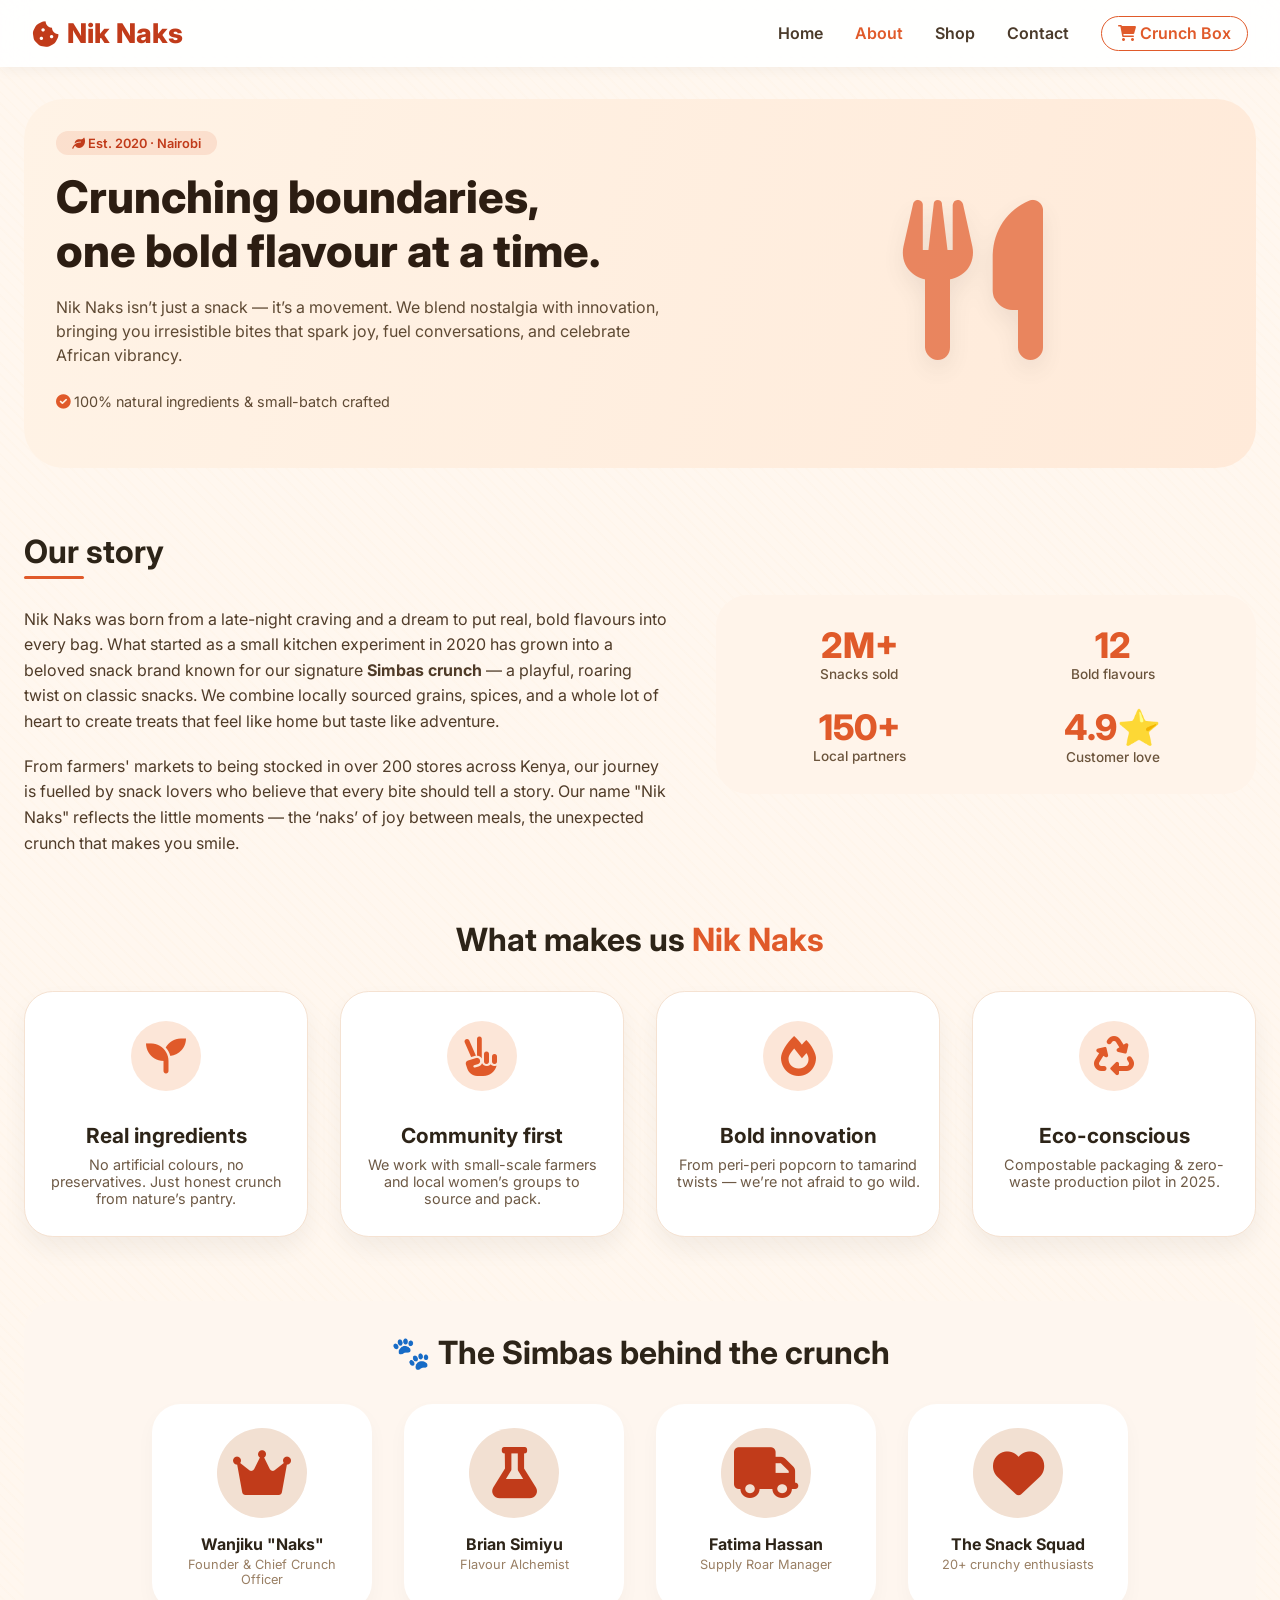
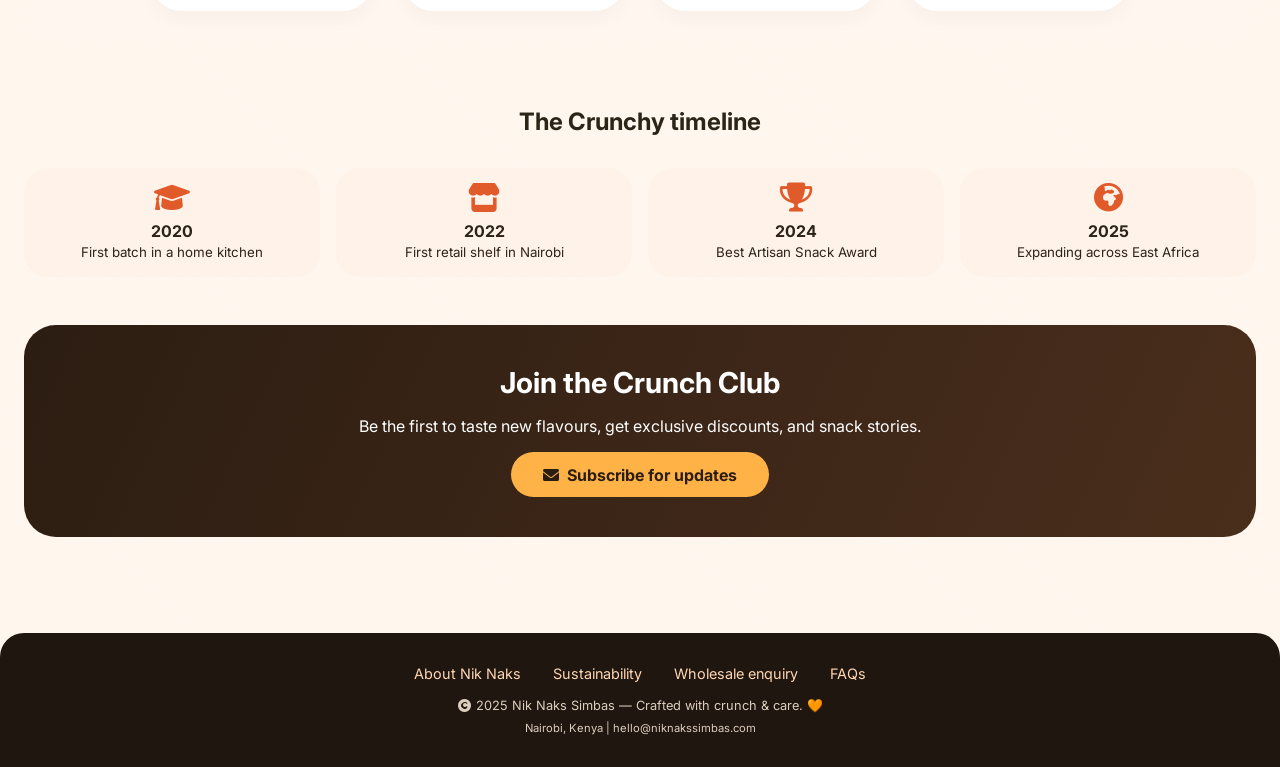
==== about.html @ 421dc089 "add style.css and link to all HTML pages" ====
<!DOCTYPE html>
<html lang="en">
<head>
    <meta charset="UTF-8">
    <meta name="viewport" content="width=device-width, initial-scale=1.0, viewport-fit=cover">
    <title>Nik Naks | About Us – Crunchy Stories & Bold Flavours</title>
    <!-- Google Fonts + Font Awesome 6 -->
     <link rel="stylesheet" href="style.css">
<link rel="stylesheet" href="https://cdnjs.cloudflare.com/ajax/libs/font-awesome/6.0.0-beta3/css/all.min.css">
<link href="https://fonts.googleapis.com/css2?family=Inter:wght@300;400;500;600;700;800&display=swap" rel="stylesheet">
    <link href="https://fonts.googleapis.com/css2?family=Inter:opsz,wght@14..32,300;14..32,400;14..32,500;14..32,600;14..32,700;14..32,800&display=swap" rel="stylesheet">
    <link rel="stylesheet" href="https://cdnjs.cloudflare.com/ajax/libs/font-awesome/6.0.0-beta3/css/all.min.css">
    <style>
        * {
            margin: 0;
            padding: 0;
            box-sizing: border-box;
        }

        body {
            font-family: 'Inter', sans-serif;
            background: #FFF7EF;
            background-image: repeating-linear-gradient(45deg, rgba(245, 180, 80, 0.02) 0px, rgba(245, 180, 80, 0.02) 2px, transparent 2px, transparent 8px);
            color: #2D2418;
        }

        /* header / navbar */
        .navbar {
            background: #FFFFFFE6;
            backdrop-filter: blur(12px);
            padding: 1rem 2rem;
            position: sticky;
            top: 0;
            z-index: 100;
            box-shadow: 0 2px 15px rgba(0,0,0,0.05);
            display: flex;
            flex-wrap: wrap;
            justify-content: space-between;
            align-items: center;
            gap: 1rem;
        }

        .logo a {
            font-size: 1.7rem;
            font-weight: 800;
            text-decoration: none;
            color: #C13B1A;
            display: flex;
            align-items: center;
            gap: 8px;
        }

        .nav-links {
            display: flex;
            gap: 2rem;
            align-items: center;
        }

        .nav-links a {
            text-decoration: none;
            font-weight: 600;
            color: #4A3A2A;
            transition: 0.2s;
        }

        .nav-links a:hover, .nav-links a.active {
            color: #E05A2A;
        }

        .btn-outline {
            border: 1.5px solid #E05A2A;
            padding: 0.4rem 1rem;
            border-radius: 2rem;
            background: transparent;
            color: #E05A2A;
        }

        .btn-outline:hover {
            background: #E05A2A;
            color: white;
        }

        /* main content */
        .container {
            max-width: 1280px;
            margin: 0 auto;
            padding: 2rem 1.5rem;
        }

        /* hero section */
        .hero-about {
            display: flex;
            flex-wrap: wrap;
            align-items: center;
            gap: 2.5rem;
            margin-bottom: 4rem;
            background: linear-gradient(105deg, #FFF3E6 0%, #FFEAD9 100%);
            border-radius: 2.5rem;
            padding: 2rem 2rem;
        }

        .hero-text {
            flex: 1;
        }

        .hero-text .badge {
            background: #E05A2A20;
            display: inline-block;
            padding: 0.3rem 1rem;
            border-radius: 40px;
            font-size: 0.8rem;
            font-weight: 600;
            color: #C13B1A;
            margin-bottom: 1rem;
        }

        .hero-text h1 {
            font-size: 2.8rem;
            font-weight: 800;
            line-height: 1.2;
            margin-bottom: 1rem;
            color: #2C1D12;
        }

        .hero-text p {
            font-size: 1rem;
            color: #5F4A34;
            line-height: 1.5;
            margin-bottom: 1.5rem;
        }

        .hero-image {
            flex: 0.8;
            text-align: center;
        }

        .hero-image i {
            font-size: 10rem;
            color: #E05A2A;
            opacity: 0.7;
            filter: drop-shadow(0 10px 12px rgba(0,0,0,0.1));
        }

        /* story section */
        .story-section {
            display: flex;
            flex-wrap: wrap;
            gap: 3rem;
            margin: 4rem 0;
            align-items: center;
        }

        .story-text {
            flex: 1.2;
        }

        .story-text h2 {
            font-size: 2rem;
            font-weight: 700;
            margin-bottom: 1rem;
            position: relative;
            display: inline-block;
        }

        .story-text h2:after {
            content: '';
            position: absolute;
            bottom: -8px;
            left: 0;
            width: 60px;
            height: 3px;
            background: #E05A2A;
            border-radius: 3px;
        }

        .story-text p {
            margin-top: 1.2rem;
            line-height: 1.6;
            color: #4F3B28;
        }

        .story-stats {
            flex: 0.9;
            background: #FFF4EA;
            border-radius: 2rem;
            padding: 1.8rem;
            display: grid;
            grid-template-columns: 1fr 1fr;
            gap: 1.5rem;
        }

        .stat-item {
            text-align: center;
        }

        .stat-number {
            font-size: 2.2rem;
            font-weight: 800;
            color: #E05A2A;
        }

        .stat-label {
            font-size: 0.85rem;
            font-weight: 500;
            color: #6B543C;
        }

        /* values grid */
        .values-section {
            margin: 4rem 0;
            text-align: center;
        }

        .values-section h2 {
            font-size: 2rem;
            font-weight: 700;
            margin-bottom: 2rem;
        }

        .values-grid {
            display: grid;
            grid-template-columns: repeat(auto-fit, minmax(230px, 1fr));
            gap: 2rem;
            margin-top: 1rem;
        }

        .value-card {
            background: white;
            padding: 1.8rem 1.2rem;
            border-radius: 1.8rem;
            box-shadow: 0 12px 25px rgba(0,0,0,0.05);
            transition: 0.25s ease;
            border: 1px solid #F5E2D2;
        }

        .value-card:hover {
            transform: translateY(-6px);
            box-shadow: 0 20px 30px rgba(193, 59, 26, 0.1);
            border-color: #FFD7C2;
        }

        .value-icon {
            font-size: 2.5rem;
            background: #FCE6D8;
            width: 70px;
            height: 70px;
            display: inline-flex;
            align-items: center;
            justify-content: center;
            border-radius: 60px;
            color: #E05A2A;
            margin-bottom: 1rem;
        }

        .value-card h3 {
            font-size: 1.3rem;
            margin: 1rem 0 0.5rem;
        }

        .value-card p {
            font-size: 0.9rem;
            color: #6E5A46;
        }

        /* team section */
        .team-section {
            margin: 4rem 0;
            background: #FEF6EF;
            border-radius: 2rem;
            padding: 2rem 1.8rem;
        }

        .team-section h2 {
            text-align: center;
            font-size: 2rem;
            font-weight: 700;
            margin-bottom: 2rem;
        }

        .team-grid {
            display: flex;
            flex-wrap: wrap;
            justify-content: center;
            gap: 2rem;
        }

        .team-member {
            background: white;
            border-radius: 1.8rem;
            padding: 1.5rem;
            text-align: center;
            width: 220px;
            box-shadow: 0 8px 20px rgba(0,0,0,0.03);
            transition: 0.2s;
        }

        .member-avatar {
            font-size: 3.2rem;
            background: #F2E0D2;
            width: 90px;
            height: 90px;
            display: flex;
            align-items: center;
            justify-content: center;
            border-radius: 50%;
            margin: 0 auto 1rem;
            color: #C13B1A;
        }

        .team-member h4 {
            font-weight: 700;
            margin-bottom: 0.2rem;
        }

        .team-member p {
            font-size: 0.8rem;
            color: #997F64;
        }

        /* cta banner */
        .cta-banner {
            background: linear-gradient(115deg, #2C1D12, #4A2E1C);
            border-radius: 2rem;
            padding: 2.5rem;
            text-align: center;
            color: white;
            margin: 3rem 0 2rem;
        }

        .cta-banner h3 {
            font-size: 1.8rem;
            font-weight: 700;
            margin-bottom: 1rem;
        }

        .cta-button {
            background: #FFB347;
            color: #2C1D12;
            padding: 0.8rem 2rem;
            border-radius: 3rem;
            text-decoration: none;
            font-weight: 700;
            display: inline-flex;
            align-items: center;
            gap: 8px;
            margin-top: 1rem;
            transition: 0.2s;
        }

        .cta-button:hover {
            background: #FFA01E;
            transform: scale(1.02);
        }

        /* footer */
        footer {
            background: #1F160F;
            color: #DBCEBD;
            padding: 2rem 1.5rem;
            text-align: center;
            margin-top: 2rem;
            border-radius: 1.5rem 1.5rem 0 0;
        }

        .footer-links {
            display: flex;
            justify-content: center;
            gap: 2rem;
            margin-bottom: 1rem;
            flex-wrap: wrap;
        }

        .footer-links a {
            color: #FFD6B3;
            text-decoration: none;
            font-size: 0.9rem;
        }

        @media (max-width: 780px) {
            .navbar {
                flex-direction: column;
            }
            .hero-about {
                flex-direction: column;
                text-align: center;
            }
            .hero-text h1 {
                font-size: 2rem;
            }
            .story-section {
                flex-direction: column;
            }
            .story-stats {
                width: 100%;
            }
        }
    </style>
</head>
<body>
    <nav class="navbar">
        <div class="logo">
            <a href="#"><i class="fas fa-cookie-bite"></i> Nik Naks</a>
        </div>
        <div class="nav-links">
             <a href="index.html">Home</a>
            <a href="about.html" class="active">About</a>
            <a href="product.html">Shop</a>
            <a href="contact.html">Contact</a>
            <a href="#" class="btn-outline"><i class="fas fa-cart-shopping"></i> Crunch Box</a>
        </div>
    </nav>

    <main class="container">
        <!-- Hero / brand intro -->
        <div class="hero-about">
            <div class="hero-text">
                <div class="badge"><i class="fas fa-leaf"></i> Est. 2020 · Nairobi</div>
                <h1>Crunching boundaries, <br>one bold flavour at a time.</h1>
                <p>Nik Naks isn’t just a snack — it’s a movement. We blend nostalgia with innovation, bringing you irresistible bites that spark joy, fuel conversations, and celebrate African vibrancy.</p>
                <p style="font-size:0.9rem"><i class="fas fa-check-circle" style="color:#E05A2A;"></i> 100% natural ingredients & small-batch crafted</p>
            </div>
            <div class="hero-image">
                <i class="fas fa-utensils"></i>
                <!-- playful snack icons -->
                <div style="margin-top: 0.5rem; font-size: 2rem;"></div>
            </div>
        </div>

        <!-- Our story + stats -->
        <div class="story-section">
            <div class="story-text">
                <h2>Our story</h2>
                <p>Nik Naks was born from a late-night craving and a dream to put real, bold flavours into every bag. What started as a small kitchen experiment in 2020 has grown into a beloved snack brand known for our signature <strong>Simbas crunch</strong> — a playful, roaring twist on classic snacks. We combine locally sourced grains, spices, and a whole lot of heart to create treats that feel like home but taste like adventure.</p>
                <p>From farmers' markets to being stocked in over 200 stores across Kenya, our journey is fuelled by snack lovers who believe that every bite should tell a story. Our name "Nik Naks" reflects the little moments — the ‘naks’ of joy between meals, the unexpected crunch that makes you smile.</p>
            </div>
            <div class="story-stats">
                <div class="stat-item">
                    <div class="stat-number">2M+</div>
                    <div class="stat-label">Snacks sold</div>
                </div>
                <div class="stat-item">
                    <div class="stat-number">12</div>
                    <div class="stat-label">Bold flavours</div>
                </div>
                <div class="stat-item">
                    <div class="stat-number">150+</div>
                    <div class="stat-label">Local partners</div>
                </div>
                <div class="stat-item">
                    <div class="stat-number">4.9⭐</div>
                    <div class="stat-label">Customer love</div>
                </div>
            </div>
        </div>

        <!-- Core Values -->
        <div class="values-section">
            <h2>What makes us <span style="color:#E05A2A;">Nik Naks</span></h2>
            <div class="values-grid">
                <div class="value-card">
                    <div class="value-icon"><i class="fas fa-seedling"></i></div>
                    <h3>Real ingredients</h3>
                    <p>No artificial colours, no preservatives. Just honest crunch from nature’s pantry.</p>
                </div>
                <div class="value-card">
                    <div class="value-icon"><i class="fas fa-hand-peace"></i></div>
                    <h3>Community first</h3>
                    <p>We work with small-scale farmers and local women’s groups to source and pack.</p>
                </div>
                <div class="value-card">
                    <div class="value-icon"><i class="fas fa-fire"></i></div>
                    <h3>Bold innovation</h3>
                    <p>From peri-peri popcorn to tamarind twists — we’re not afraid to go wild.</p>
                </div>
                <div class="value-card">
                    <div class="value-icon"><i class="fas fa-recycle"></i></div>
                    <h3>Eco-conscious</h3>
                    <p>Compostable packaging & zero-waste production pilot in 2025.</p>
                </div>
            </div>
        </div>

        <!-- Meet the Simbas team (playful leadership) -->
        <div class="team-section">
            <h2>🐾 The Simbas behind the crunch</h2>
            <div class="team-grid">
                <div class="team-member">
                    <div class="member-avatar"><i class="fas fa-crown"></i></div>
                    <h4>Wanjiku "Naks"</h4>
                    <p>Founder & Chief Crunch Officer</p>
                </div>
                <div class="team-member">
                    <div class="member-avatar"><i class="fas fa-flask"></i></div>
                    <h4>Brian Simiyu</h4>
                    <p>Flavour Alchemist</p>
                </div>
                <div class="team-member">
                    <div class="member-avatar"><i class="fas fa-truck"></i></div>
                    <h4>Fatima Hassan</h4>
                    <p>Supply Roar Manager</p>
                </div>
                <div class="team-member">
                    <div class="member-avatar"><i class="fas fa-heart"></i></div>
                    <h4>The Snack Squad</h4>
                    <p>20+ crunchy enthusiasts</p>
                </div>
            </div>
        </div>

        <!-- Milestones / timeline (simple) -->
        <div style="margin: 3rem 0;">
            <h2 style="text-align:center; margin-bottom:2rem;">The Crunchy timeline</h2>
            <div style="display: flex; flex-wrap: wrap; justify-content: space-between; gap: 1rem;">
                <div style="flex:1; min-width:160px; background:#FFF2E8; border-radius:1.5rem; padding:1rem; text-align:center;">
                    <i class="fas fa-mortar-board" style="font-size:1.8rem; color:#E05A2A;"></i>
                    <p style="font-weight:700; margin-top:8px;">2020</p>
                    <small>First batch in a home kitchen</small>
                </div>
                <div style="flex:1; min-width:160px; background:#FFF2E8; border-radius:1.5rem; padding:1rem; text-align:center;">
                    <i class="fas fa-store" style="font-size:1.8rem; color:#E05A2A;"></i>
                    <p style="font-weight:700; margin-top:8px;">2022</p>
                    <small>First retail shelf in Nairobi</small>
                </div>
                <div style="flex:1; min-width:160px; background:#FFF2E8; border-radius:1.5rem; padding:1rem; text-align:center;">
                    <i class="fas fa-trophy" style="font-size:1.8rem; color:#E05A2A;"></i>
                    <p style="font-weight:700; margin-top:8px;">2024</p>
                    <small>Best Artisan Snack Award</small>
                </div>
                <div style="flex:1; min-width:160px; background:#FFF2E8; border-radius:1.5rem; padding:1rem; text-align:center;">
                    <i class="fas fa-globe-africa" style="font-size:1.8rem; color:#E05A2A;"></i>
                    <p style="font-weight:700; margin-top:8px;">2025</p>
                    <small>Expanding across East Africa</small>
                </div>
            </div>
        </div>

        <!-- Call to action -->
        <div class="cta-banner">
            <h3>Join the Crunch Club </h3>
            <p>Be the first to taste new flavours, get exclusive discounts, and snack stories.</p>
            <a href="#" class="cta-button"><i class="fas fa-envelope"></i> Subscribe for updates</a>
        </div>
    </main>

    <footer>
        <div class="footer-links">
            <a href="#">About Nik Naks</a>
            <a href="#">Sustainability</a>
            <a href="#">Wholesale enquiry</a>
            <a href="#">FAQs</a>
        </div>
        <p style="font-size:0.8rem;"><i class="fas fa-copyright"></i> 2025 Nik Naks Simbas — Crafted with crunch & care. 🧡</p>
        <p style="font-size:0.7rem; margin-top:0.5rem;"> Nairobi, Kenya | hello@niknakssimbas.com</p>
    </footer>

    <!-- tiny script for interactive nav highlight (optional) -->
    <script>
        // just for demonstration — no backend, just makes active link nice
        const navLinks = document.querySelectorAll('.nav-links a');
        navLinks.forEach(link => {
            if(link.innerText.includes('About') || link.href.includes('#')) {
                link.classList.add('active');
            } else {
                link.classList.remove('active');
            }
        });
        // smooth scroll for CTA (optional)
        const ctaBtn = document.querySelector('.cta-button');
        if(ctaBtn) {
            ctaBtn.addEventListener('click', (e) => {
                e.preventDefault();
                alert("📬 Thanks for your interest! Our newsletter will launch soon – stay crunchy.");
            });
        }
    </script>
</body>
</html>
---- style.css ----
/
   Nik Naks Simbas - Global CSS

/* Reset & Base */
* {
    margin: 0;
    padding: 0;
    box-sizing: border-box;
}

body {
    font-family: 'Inter', sans-serif;
    background: #FFF7EF;
    background-image: repeating-linear-gradient(45deg, rgba(245, 180, 80, 0.02) 0px, rgba(245, 180, 80, 0.02) 2px, transparent 2px, transparent 8px);
    color: #2D2418;
    min-height: 100vh;
}

img {
    max-width: 100%;
    display: block;
}

a {
    text-decoration: none;
    color: inherit;
}

/* Container */
.container, .contact-wrapper, .enquiry-container {
    max-width: 1280px;
    margin: 0 auto;
    padding: 2rem 1.5rem;
}


.navbar {
    background: #FFFFFFE6;
    backdrop-filter: blur(12px);
    padding: 1rem 2rem;
    position: sticky;
    top: 0;
    z-index: 100;
    box-shadow: 0 2px 15px rgba(0,0,0,0.05);
    display: flex;
    flex-wrap: wrap;
    justify-content: space-between;
    align-items: center;
    gap: 1rem;
}

.logo a, .logo h2 {
    font-size: 1.7rem;
    font-weight: 800;
    color: blue;
    display: flex;
    align-items: center;
    gap: 8px;
}

.logo span {
    background: rgba(255,215,0,0.25);
    padding: 6px 12px;
    border-radius: 40px;
    font-size: 0.9rem;
    font-weight: 600;
}

.nav-links {
    display: flex;
    gap: 2rem;
    align-items: center;
}

.nav-links a {
    font-weight: 600;
    color: #4A3A2A;
    transition: 0.2s;
}

.nav-links a:hover, 
.nav-links a.active {
    color: #E05A2A;
}

.btn-outline {
    border: 1.5px solid #E05A2A;
    padding: 0.4rem 1rem;
    border-radius: 2rem;
    background: transparent;
    color: #E05A2A;
    transition: 0.2s;
}

.btn-outline:hover {
    background: #E05A2A;
    color: white;
}

/* ===========================
   Brand Bar - Contact Page
   =========================== */
.brand-bar {
    background: linear-gradient(115deg, #E05A2A 0%, #C13B1A 100%);
    padding: 1.4rem 2.5rem;
    display: flex;
    flex-wrap: wrap;
    justify-content: space-between;
    align-items: center;
    gap: 1rem;
}

.tagline-badge {
    background: rgba(255,255,240,0.2);
    backdrop-filter: blur(4px);
    padding: 8px 18px;
    border-radius: 60px;
    color: #FFF2DF;
    font-weight: 500;
    font-size: 0.85rem;
}

/* ===========================
   Hero Sections
   =========================== */
.hero-about {
    display: flex;
    flex-wrap: wrap;
    align-items: center;
    gap: 2.5rem;
    margin-bottom: 4rem;
    background: linear-gradient(105deg, #FFF3E6 0%, #FFEAD9 100%);
    border-radius: 2.5rem;
    padding: 2rem;
}

.hero-text {
    flex: 1;
}

.hero-text .badge {
    background: #E05A2A20;
    display: inline-block;
    padding: 0.3rem 1rem;
    border-radius: 40px;
    font-size: 0.8rem;
    font-weight: 600;
    color: #C13B1A;
    margin-bottom: 1rem;
}

.hero-text h1 {
    font-size: 2.8rem;
    font-weight: 800;
    line-height: 1.2;
    margin-bottom: 1rem;
    color: #2C1D12;
}

.hero-text p {
    font-size: 1rem;
    color: #5F4A34;
    line-height: 1.5;
    margin-bottom: 1.5rem;
}

.hero-image {
    flex: 0.8;
    text-align: center;
}

.hero-image i {
    font-size: 10rem;
    color: #E05A2A;
    opacity: 0.7;
    filter: drop-shadow(0 10px 12px rgba(0,0,0,0.1));
}

/* ===========================
   Story & Stats
   =========================== */
.story-section {
    display: flex;
    flex-wrap: wrap;
    gap: 3rem;
    margin: 4rem 0;
    align-items: center;
}

.story-text {
    flex: 1.2;
}

.story-text h2 {
    font-size: 2rem;
    font-weight: 700;
    margin-bottom: 1rem;
    position: relative;
    display: inline-block;
}

.story-text h2:after {
    content: '';
    position: absolute;
    bottom: -8px;
    left: 0;
    width: 60px;
    height: 3px;
    background: #E05A2A;
    border-radius: 3px;
}

.story-text p {
    margin-top: 1.2rem;
    line-height: 1.6;
    color: #4F3B28;
}

.story-stats {
    flex: 0.9;
    background: #FFF4EA;
    border-radius: 2rem;
    padding: 1.8rem;
    display: grid;
    grid-template-columns: 1fr 1fr;
    gap: 1.5rem;
}

.stat-item {
    text-align: center;
}

.stat-number {
    font-size: 2.2rem;
    font-weight: 800;
    color: #E05A2A;
}

.stat-label {
    font-size: 0.85rem;
    font-weight: 500;
    color: #6B543C;
}

/* ===========================
   Values Grid
   =========================== */
.values-section {
    margin: 4rem 0;
    text-align: center;
}

.values-section h2 {
    font-size: 2rem;
    font-weight: 700;
    margin-bottom: 2rem;
}

.values-grid {
    display: grid;
    grid-template-columns: repeat(auto-fit, minmax(230px, 1fr));
    gap: 2rem;
    margin-top: 1rem;
}

.value-card {
    background: white;
    padding: 1.8rem 1.2rem;
    border-radius: 1.8rem;
    box-shadow: 0 12px 25px rgba(0,0,0,0.05);
    transition: 0.25s ease;
    border: 1px solid #F5E2D2;
}

.value-card:hover {
    transform: translateY(-6px);
    box-shadow: 0 20px 30px rgba(193, 59, 26, 0.1);
    border-color: #FFD7C2;
}

.value-icon {
    font-size: 2.5rem;
    background: #FCE6D8;
    width: 70px;
    height: 70px;
    display: inline-flex;
    align-items: center;
    justify-content: center;
    border-radius: 60px;
    color: #E05A2A;
    margin-bottom: 1rem;
}

.value-card h3 {
    font-size: 1.3rem;
    margin: 1rem 0 0.5rem;
}

.value-card p {
    font-size: 0.9rem;
    color: #6E5A46;
}

/* ===========================
   Team Section
   =========================== */
.team-section {
    margin: 4rem 0;
    background: #FEF6EF;
    border-radius: 2rem;
    padding: 2rem 1.8rem;
}

.team-section h2 {
    text-align: center;
    font-size: 2rem;
    font-weight: 700;
    margin-bottom: 2rem;
}

.team-grid {
    display: flex;
    flex-wrap: wrap;
    justify-content: center;
    gap: 2rem;
}

.team-member {
    background: white;
    border-radius: 1.8rem;
    padding: 1.5rem;
    text-align: center;
    width: 220px;
    box-shadow: 0 8px 20px rgba(0,0,0,0.03);
    transition: 0.2s;
}

.member-avatar {
    font-size: 3.2rem;
    background: #F2E0D2;
    width: 90px;
    height: 90px;
    display: flex;
    align-items: center;
    justify-content: center;
    border-radius: 50%;
    margin: 0 auto 1rem;
    color: #C13B1A;
}

.team-member h4 {
    font-weight: 700;
    margin-bottom: 0.2rem;
}

.team-member p {
    font-size: 0.8rem;
    color: #997F64;
}

/* ===========================
   CTA Banner
   =========================== */
.cta-banner {
    background: linear-gradient(115deg, #2C1D12, #4A2E1C);
    border-radius: 2rem;
    padding: 2.5rem;
    text-align: center;
    color: white;
    margin: 3rem 0 2rem;
}

.cta-banner h3 {
    font-size: 1.8rem;
    font-weight: 700;
    margin-bottom: 1rem;
}

.cta-button {
    background: #FFB347;
    color: #2C1D12;
    padding: 0.8rem 2rem;
    border-radius: 3rem;
    font-weight: 700;
    display: inline-flex;
    align-items: center;
    gap: 8px;
    margin-top: 1rem;
    transition: 0.2s;
}

.cta-button:hover {
    background: #FFA01E;
    transform: scale(1.02);
}

/* ===========================
   Contact Page Layout
   =========================== */
.contact-grid {
    display: grid;
    grid-template-columns: 1fr 1.2fr;
    gap: 0;
    background: white;
    border-radius: 2rem;
    overflow: hidden;
    box-shadow: 0 30px 50px -20px rgba(0, 0, 0, 0.2);
}

.info-panel {
    background: #FFF9F2;
    padding: 2.2rem 2rem;
    border-right: 1px solid #f0e2d4;
}

.info-title {
    font-size: 1.6rem;
    font-weight: 800;
    color: #2c221a;
    margin-bottom: 1rem;
}

.info-desc {
    color: #5e4b38;
    line-height: 1.5;
    margin-bottom: 2rem;
    font-size: 0.95rem;
}

.detail-item {
    display: flex;
    align-items: center;
    gap: 14px;
    margin-bottom: 1.5rem;
}

.detail-icon {
    width: 44px;
    height: 44px;
    background: #FCE6D8;
    border-radius: 30px;
    display: flex;
    align-items: center;
    justify-content: center;
    color: #E05A2A;
    font-size: 1.2rem;
}

.detail-text h4 {
    font-size: 1rem;
    font-weight: 700;
    color: #2c221a;
}

.detail-text p {
    font-size: 0.9rem;
    color: #77634b;
    margin-top: 4px;
}

.social-links {
    display: flex;
    gap: 1rem;
    margin-top: 1.5rem;
}

.social-icon {
    background: #f1e4d8;
    width: 40px;
    height: 40px;
    border-radius: 40px;
    display: flex;
    align-items: center;
    justify-content: center;
    color: #C13B1A;
    font-size: 1.2rem;
    transition: all 0.2s;
}

.social-icon:hover {
    background: #E05A2A;
    color: white;
    transform: translateY(-3px);
}

.business-hours {
    margin-top: 2rem;
    background: #fff2e6;
    padding: 1rem 1.2rem;
    border-radius: 1.2rem;
}

.business-hours h4 i {
    margin-right: 6px;
    color: #E05A2A;
}

.hours-row {
    display: flex;
    justify-content: space-between;
    font-size: 0.85rem;
    margin-top: 8px;
    color: #4e3a28;
    font-weight: 500;
}

/* ===========================
   Forms - Contact & Enquiry
   =========================== */
.form-panel {
    padding: 2.2rem 2rem;
    background: white;
}

.form-header {
    margin-bottom: 1.6rem;
}

.form-header h3 {
    font-size: 1.6rem;
    font-weight: 700;
    color: #2c221a;
}

.form-header p {
    color: #7c6852;
    font-size: 0.85rem;
    margin-top: 6px;
}

.input-group, .input-field {
    margin-bottom: 1.2rem;
    display: flex;
    flex-direction: column;
}

.input-group label, .input-field label {
    font-weight: 600;
    font-size: 0.85rem;
    color: #3b2c1f;
    margin-bottom: 6px;
    display: flex;
    align-items: center;
    gap: 6px;
}

.required {
    color: #E05A2A;
    font-size: 0.7rem;
}

input, textarea, select {
    font-family: 'Inter', sans-serif;
    width: 100%;
    padding: 0.8rem 1rem;
    border: 1.5px solid #f0e0d2;
    border-radius: 1rem;
    background: #FEFCF8;
    font-size: 0.9rem;
    transition: 0.2s;
    outline: none;
    color: #2d2418;
}

input:focus, textarea:focus, select:focus {
    border-color: #E05A2A;
    box-shadow: 0 0 0 3px rgba(224, 90, 42, 0.15);
    background: white;
}

textarea {
    resize: vertical;
    min-height: 100px;
}

.btn-submit {
    background: linear-gradient(100deg, #E05A2A, #C13B1A);
    border: none;
    padding: 0.9rem 1.4rem;
    border-radius: 2rem;
    font-weight: 700;
    font-size: 0.95rem;
    color: white;
    display: inline-flex;
    align-items: center;
    justify-content: center;
    gap: 8px;
    width: 100%;
    cursor: pointer;
    transition: all 0.2s;
    box-shadow: 0 6px 14px rgba(193, 59, 26, 0.25);
}

.btn-submit:hover {
    background: linear-gradient(100deg, #c44c24, #a53215);
    transform: translateY(-2px);
    box-shadow: 0 12px 20px rgba(193, 59, 26, 0.3);
}

.btn-reset {
    background: #f2ece5;
    border: 1px solid #e2d4c8;
    padding: 0.8rem 1rem;
    border-radius: 2rem;
    font-weight: 600;
    font-size: 0.85rem;
    color: #5b4a38;
    display: inline-flex;
    align-items: center;
    justify-content: center;
    gap: 8px;
    width: 100%;
    cursor: pointer;
    margin-top: 0.8rem;
    transition: 0.2s;
}

.btn-reset:hover {
    background: #e7ddd2;
    border-color: #cfc0b2;
}

.note, .footnote {
    font-size: 0.7rem;
    text-align: center;
    margin-top: 1.2rem;
    color: #aa967f;
}

/* Two column form grid */
.two-col-grid {
    display: grid;
    grid-template-columns: 1fr 1fr;
    gap: 1.2rem;
}

.full-width {
    grid-column: span 2;
}

/* ===========================
   Footer
   =========================== */
footer {
    background: #1F160F;
    color: #DBCEBD;
    padding: 2rem 1.5rem;
    text-align: center;
    margin-top: 2rem;
    border-radius: 1.5rem 1.5rem 0 0;
}

.footer-links {
    display: flex;
    justify-content: center;
    gap: 2rem;
    margin-bottom: 1rem;
    flex-wrap: wrap;
}

.footer-links a {
    color: #FFD6B3;
    font-size: 0.9rem;
    transition: 0.2s;
}

.footer-links a:hover {
    color: #E05A2A;
}

/* ===========================
   Responsive
   =========================== */
@media (max-width: 860px) {
    .contact-grid {
        grid-template-columns: 1fr;
    }
    .info-panel {
        border-right: none;
        border-bottom: 1px solid #f0e2d4;
    }
    .brand-bar {
        flex-direction: column;
        text-align: center;
    }
}

@media (max-width: 780px) {
    .navbar {
        flex-direction: column;
    }
    .hero-about, .story-section {
        flex-direction: column;
        text-align: center;
    }
    .hero-text h1 {
        font-size: 2rem;
    }
    .story-stats {
        width: 100%;
    }
    .two-col-grid {
        grid-template-columns: 1fr;
    }
    .full-width {
        grid-column: span 1;
    }
}

@media (max-width: 480px) {
    .contact-wrapper, .enquiry-container {
        border-radius: 1.5rem;
    }
    .info-panel, .form-panel, .form-panel {
        padding: 1.5rem;
    }
}
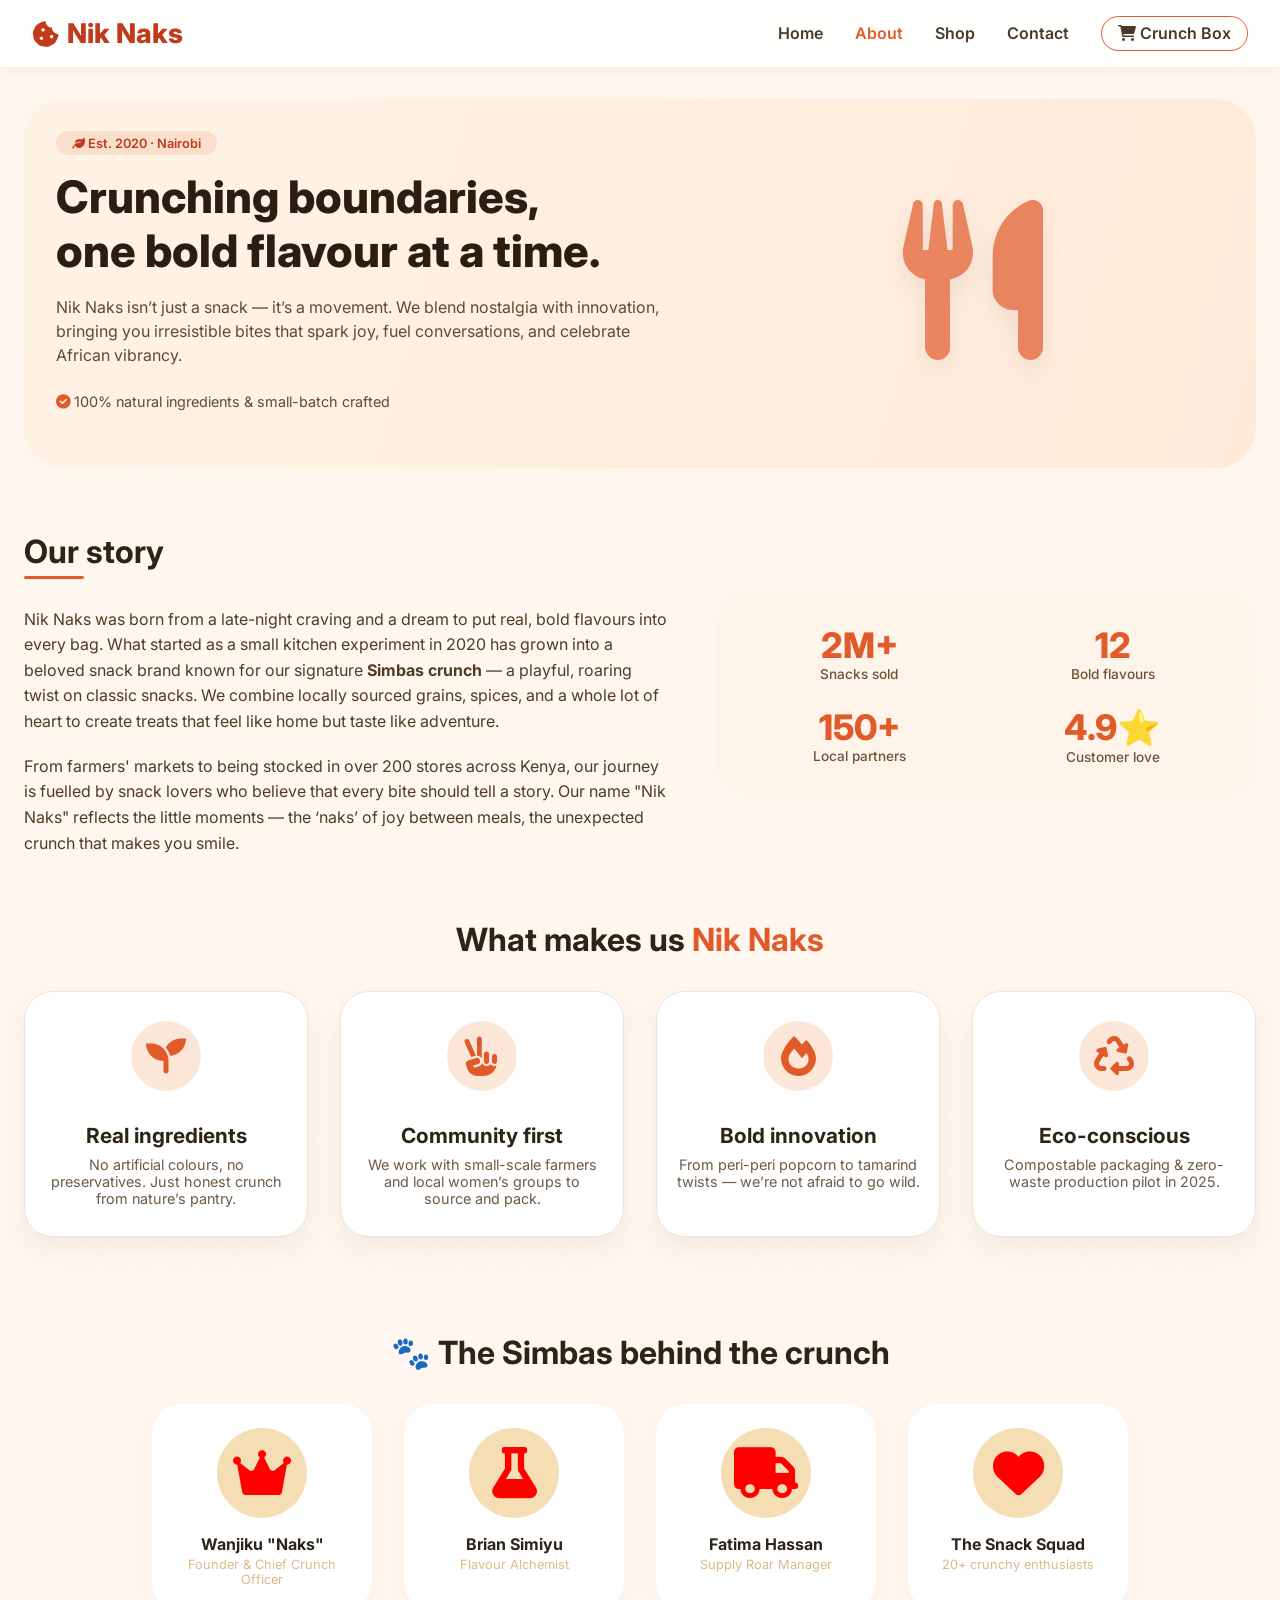
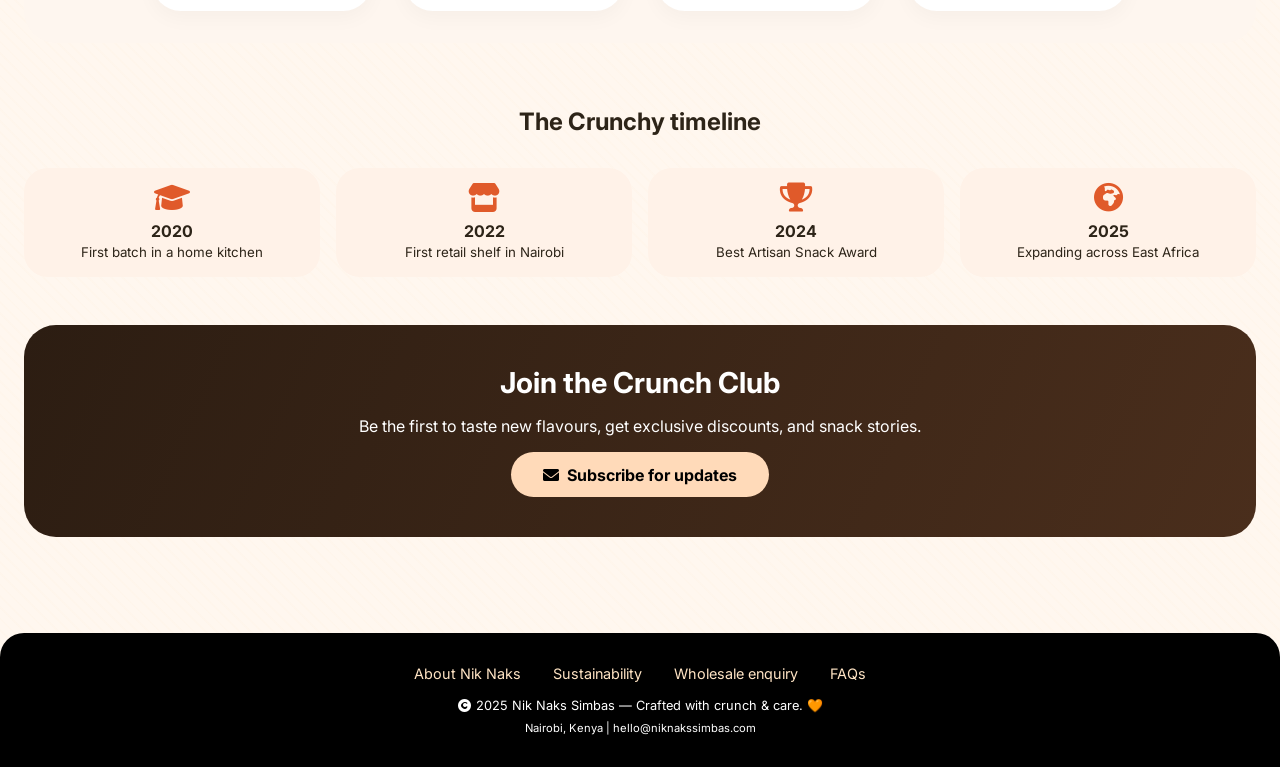
==== commit 25591223: "Add files via upload Remove JavaScript from about.html" ====
--- a/about.html
+++ b/about.html
@@ -296,7 +296,7 @@
 
         .member-avatar {
             font-size: 3.2rem;
-            background: #F2E0D2;
+            background: wheat;
             width: 90px;
             height: 90px;
             display: flex;
@@ -304,7 +304,7 @@
             justify-content: center;
             border-radius: 50%;
             margin: 0 auto 1rem;
-            color: #C13B1A;
+            color: red;
         }
 
         .team-member h4 {
@@ -314,7 +314,7 @@
 
         .team-member p {
             font-size: 0.8rem;
-            color: #997F64;
+            color: burlywood;
         }
 
         /* cta banner */
@@ -334,8 +334,8 @@
         }
 
         .cta-button {
-            background: #FFB347;
-            color: #2C1D12;
+            background: peachpuff;
+            color: black;
             padding: 0.8rem 2rem;
             border-radius: 3rem;
             text-decoration: none;
@@ -348,14 +348,14 @@
         }
 
         .cta-button:hover {
-            background: #FFA01E;
+            background: orange;
             transform: scale(1.02);
         }
 
         /* footer */
         footer {
-            background: #1F160F;
-            color: #DBCEBD;
+            background: black;
+            color: white;
             padding: 2rem 1.5rem;
             text-align: center;
             margin-top: 2rem;
@@ -371,7 +371,7 @@
         }
 
         .footer-links a {
-            color: #FFD6B3;
+            color: bisque;
             text-decoration: none;
             font-size: 0.9rem;
         }
@@ -553,25 +553,5 @@
         <p style="font-size:0.7rem; margin-top:0.5rem;"> Nairobi, Kenya | hello@niknakssimbas.com</p>
     </footer>
 
-    <!-- tiny script for interactive nav highlight (optional) -->
-    <script>
-        // just for demonstration — no backend, just makes active link nice
-        const navLinks = document.querySelectorAll('.nav-links a');
-        navLinks.forEach(link => {
-            if(link.innerText.includes('About') || link.href.includes('#')) {
-                link.classList.add('active');
-            } else {
-                link.classList.remove('active');
-            }
-        });
-        // smooth scroll for CTA (optional)
-        const ctaBtn = document.querySelector('.cta-button');
-        if(ctaBtn) {
-            ctaBtn.addEventListener('click', (e) => {
-                e.preventDefault();
-                alert("📬 Thanks for your interest! Our newsletter will launch soon – stay crunchy.");
-            });
-        }
-    </script>
 </body>
 </html>
